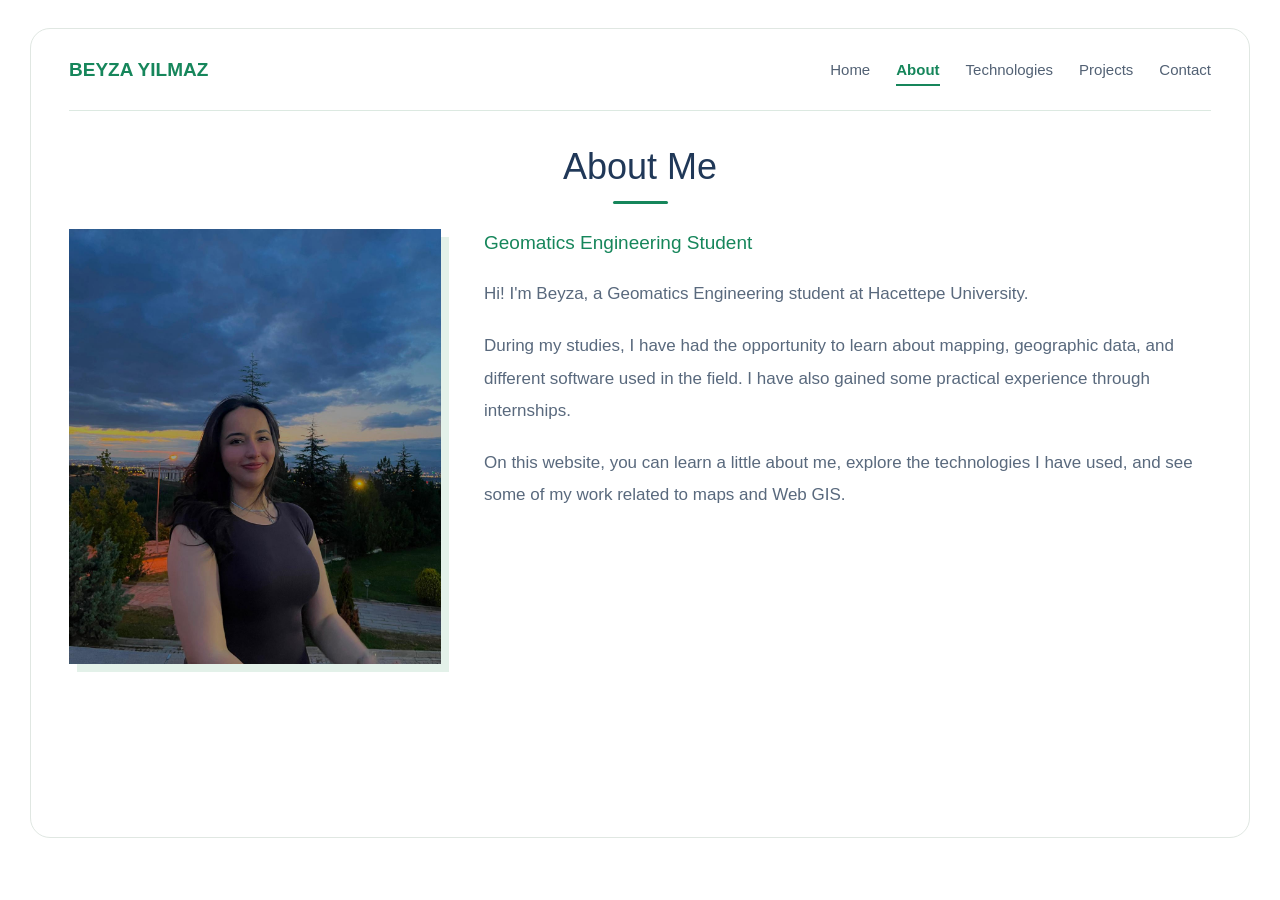
==== about.html @ f8bd45ee "Redesign and improve website" ====
<!DOCTYPE html>
<html lang="en">
<head>
    <meta charset="UTF-8">
    <meta name="viewport" content="width=device-width, initial-scale=1.0">
    <title>About Me | Beyza Yılmaz</title>

    <style>
        * {
            box-sizing: border-box;
        }

        body {
            margin: 0;
            padding: 0;
            background: #ffffff;
            font-family: Arial, Helvetica, sans-serif;
            color: #203858;
        }

        .page-frame {
            width: calc(100% - 60px);
            max-width: 1450px;
            min-height: 90vh;
            margin: 28px auto;
            padding: 0 38px 45px;
            border: 1px solid #e0e7e2;
            border-radius: 20px;
        }

        .top-nav {
            min-height: 82px;
            display: flex;
            justify-content: space-between;
            align-items: center;
            gap: 25px;
            border-bottom: 1px solid #dce9e1;
        }

        .brand {
            color: #16865b;
            font-size: 19px;
            font-weight: 600;
            text-decoration: none;
            white-space: nowrap;
        }

        .nav-links {
            display: flex;
            align-items: center;
            gap: 26px;
        }

        .nav-links a {
            position: relative;
            padding: 8px 0;
            color: #526174;
            font-size: 15px;
            text-decoration: none;
            white-space: nowrap;
        }

        .nav-links a::after {
            content: "";
            position: absolute;
            bottom: 0;
            left: 0;
            width: 0;
            height: 2px;
            background: #16865b;
            transition: width 0.25s ease;
        }

        .nav-links a:hover::after,
        .nav-links a.active::after {
            width: 100%;
        }

        .nav-links a.active {
            color: #16865b;
            font-weight: 600;
        }

        .about-heading {
            text-align: center;
            margin: 35px 0 25px;
        }

        .about-heading h1 {
            margin: 0 0 13px;
            color: #203858;
            font-size: 36px;
            font-weight: 500;
        }

        .heading-line {
            width: 55px;
            height: 3px;
            margin: 0 auto;
            border-radius: 5px;
            background: #16865b;
        }

        .about-content {
            display: grid;
            grid-template-columns: 380px minmax(0, 1fr);
            gap: 35px;
            align-items: start;
            width: 100%;
            margin: 0;
        }

        .photo-wrapper {
            width: 100%;
            padding: 0 8px 8px 0;
        }

        .about-photo {
            display: block;
            width: 100%;
            height: 435px;
            object-fit: cover;
            object-position: center;
            border-radius: 0;
            box-shadow: 8px 8px 0 #e3f1e9;
        }

        .about-text {
            padding-top: 3px;
        }

        .about-text h2 {
            margin: 0 0 12px;
            color: #203858;
            font-size: 29px;
            font-weight: 500;
        }

        .about-text h3 {
            margin: 0 0 24px;
            color: #16865b;
            font-size: 19px;
            font-weight: 500;
        }

        .about-text p {
            margin: 0 0 20px;
            color: #59697d;
            font-size: 17px;
            line-height: 1.9;
        }

        @media (max-width: 800px) {
            .page-frame {
                width: calc(100% - 20px);
                margin: 10px auto;
                padding: 0 18px 30px;
            }

            .top-nav {
                padding: 20px 0;
                align-items: flex-start;
                flex-direction: column;
                gap: 15px;
            }

            .nav-links {
                width: 100%;
                flex-wrap: wrap;
                gap: 17px;
            }

            .about-heading {
                margin: 30px 0 25px;
            }

            .about-heading h1 {
                font-size: 31px;
            }

            .about-content {
                grid-template-columns: 1fr;
                gap: 28px;
            }

            .photo-wrapper {
                max-width: 380px;
                margin: 0 auto;
            }

            .about-photo {
                height: 400px;
            }

            .about-text h2 {
                font-size: 26px;
            }
        }
    </style>
</head>

<body>
    <main class="page-frame">

        <nav class="top-nav">
            <a class="brand" href="index.html">BEYZA YILMAZ</a>

            <div class="nav-links">
                <a href="index.html">Home</a>
                <a href="about.html" class="active">About</a>
                <a href="technologies.html">Technologies</a>
                <a href="projects.html">Projects</a>
                <a href="contact.html">Contact</a>
            </div>
        </nav>

        <header class="about-heading">
            <h1>About Me</h1>
            <div class="heading-line"></div>
        </header>

        <section class="about-content">
            <div class="photo-wrapper">
                <img
                    class="about-photo"
                    src="images/profil.jpg"
                    alt="Beyza Yılmaz"
                >
            </div>

            <div class="about-text">
                <h3>Geomatics Engineering Student</h3>

                <p>
                    Hi! I'm Beyza, a Geomatics Engineering student at
                    Hacettepe University.
                </p>

                <p>
                    During my studies, I have had the opportunity to learn
                    about mapping, geographic data, and different software
                    used in the field. I have also gained some practical
                    experience through internships.
                </p>

                <p>
                    On this website, you can learn a little about me,
                    explore the technologies I have used, and see some of
                    my work related to maps and Web GIS.
                </p>
            </div>
        </section>

    </main>
</body>
</html>
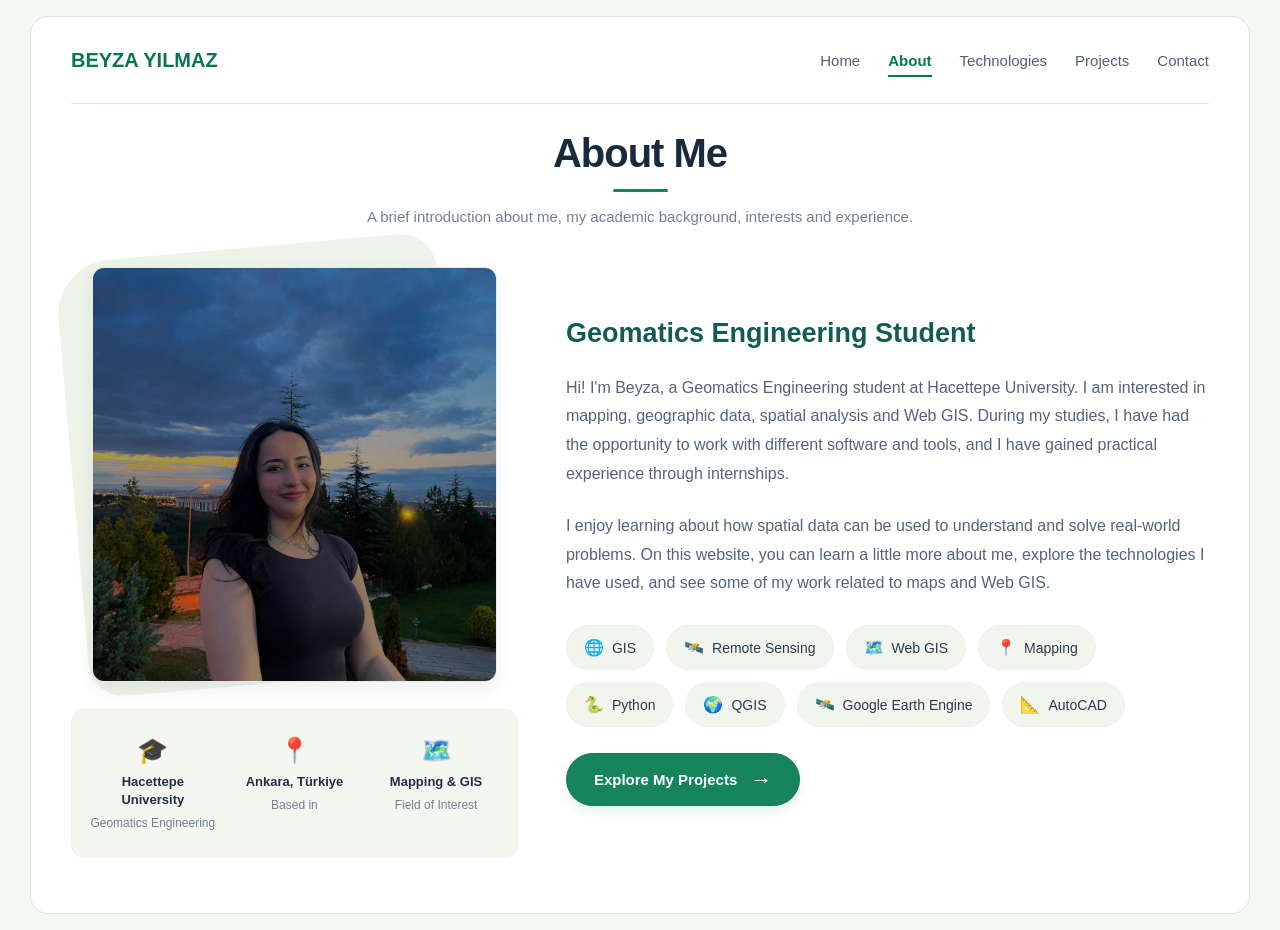
==== commit 95d5e48c: "Improve website" ====
--- a/about.html
+++ b/about.html
@@ -13,23 +13,25 @@
         body {
             margin: 0;
             padding: 0;
-            background: #ffffff;
+            background: #f4f7f2;
             font-family: Arial, Helvetica, sans-serif;
-            color: #203858;
+            color: #203044;
         }
 
         .page-frame {
+            position: relative;
             width: calc(100% - 60px);
-            max-width: 1450px;
+            max-width: 1510px;
             min-height: 90vh;
-            margin: 28px auto;
-            padding: 0 38px 45px;
-            border: 1px solid #e0e7e2;
-            border-radius: 20px;
+            margin: 16px auto;
+            padding: 0 40px 55px;
+            border: 1px solid #dce7dc;
+            border-radius: 18px;
+            background: #fff;
         }
 
         .top-nav {
-            min-height: 82px;
+            min-height: 87px;
             display: flex;
             justify-content: space-between;
             align-items: center;
@@ -38,9 +40,9 @@
         }
 
         .brand {
-            color: #16865b;
-            font-size: 19px;
-            font-weight: 600;
+            color: #087653;
+            font-size: 20px;
+            font-weight: 700;
             text-decoration: none;
             white-space: nowrap;
         }
@@ -48,7 +50,7 @@
         .nav-links {
             display: flex;
             align-items: center;
-            gap: 26px;
+            gap: 28px;
         }
 
         .nav-links a {
@@ -67,7 +69,7 @@
             left: 0;
             width: 0;
             height: 2px;
-            background: #16865b;
+            background: #087653;
             transition: width 0.25s ease;
         }
 
@@ -77,84 +79,251 @@
         }
 
         .nav-links a.active {
-            color: #16865b;
+            color: #087653;
             font-weight: 600;
         }
 
         .about-heading {
             text-align: center;
-            margin: 35px 0 25px;
+            margin: 27px 0 38px;
         }
 
         .about-heading h1 {
             margin: 0 0 13px;
-            color: #203858;
-            font-size: 36px;
-            font-weight: 500;
+            color: #182b3e;
+            font-size: 40px;
+            font-weight: 650;
+            letter-spacing: -1px;
         }
 
         .heading-line {
             width: 55px;
             height: 3px;
-            margin: 0 auto;
+            margin: 0 auto 13px;
             border-radius: 5px;
             background: #16865b;
         }
 
+        .heading-subtitle {
+            margin: 0;
+            color: #718092;
+            font-size: 15px;
+            line-height: 1.6;
+        }
+
         .about-content {
             display: grid;
-            grid-template-columns: 380px minmax(0, 1fr);
-            gap: 35px;
-            align-items: start;
+            grid-template-columns: minmax(300px, 0.82fr) minmax(0, 1.18fr);
+            gap: 48px;
+            align-items: center;
+            max-width: 1370px;
+            margin: 0 auto;
+        }
+
+        .left-column {
+            min-width: 0;
+        }
+
+        .photo-wrapper {
+            position: relative;
             width: 100%;
-            margin: 0;
-        }
-
-        .photo-wrapper {
-            width: 100%;
-            padding: 0 8px 8px 0;
+            max-width: 405px;
+            margin: 0 auto 27px;
+        }
+
+        .photo-wrapper::before {
+            content: "";
+            position: absolute;
+            z-index: 0;
+            top: -20px;
+            left: -20px;
+            width: 94%;
+            height: 105%;
+            border-radius: 55px 35px 55px 35px;
+            background: #edf3e9;
+            transform: rotate(-5deg);
         }
 
         .about-photo {
+            position: relative;
+            z-index: 1;
             display: block;
             width: 100%;
-            height: 435px;
+            height: 415px;
             object-fit: cover;
             object-position: center;
-            border-radius: 0;
-            box-shadow: 8px 8px 0 #e3f1e9;
+            border: 1px solid #e4ebe3;
+            border-radius: 12px;
+            box-shadow: 0 7px 18px rgba(34, 62, 49, 0.08);
+        }
+
+        .info-cards {
+            display: grid;
+            grid-template-columns: repeat(3, minmax(0, 1fr));
+            gap: 0;
+            overflow: hidden;
+            padding: 20px 10px;
+            border: 1px solid #edf2e9;
+            border-radius: 13px;
+            background: #f4f7f0;
+        }
+
+        .info-card {
+            min-width: 0;
+            padding: 5px 7px;
+            text-align: center;
+        }
+
+        .info-icon {
+            display: block;
+            margin-bottom: 8px;
+            color: #18805b;
+            font-size: 25px;
+            line-height: 1.2;
+        }
+
+        .info-card strong {
+            display: block;
+            margin-bottom: 5px;
+            color: #203044;
+            font-size: 13px;
+            line-height: 1.4;
+        }
+
+        .info-card span:last-child {
+            display: block;
+            color: #718092;
+            font-size: 12px;
+            line-height: 1.5;
         }
 
         .about-text {
-            padding-top: 3px;
+            min-width: 0;
+            padding: 0 0 4px;
         }
 
         .about-text h2 {
-            margin: 0 0 12px;
-            color: #203858;
-            font-size: 29px;
-            font-weight: 500;
-        }
-
-        .about-text h3 {
-            margin: 0 0 24px;
-            color: #16865b;
-            font-size: 19px;
-            font-weight: 500;
+            margin: 0 0 22px;
+            color: #125d50;
+            font-size: 27px;
+            font-weight: 600;
+            line-height: 1.35;
         }
 
         .about-text p {
-            margin: 0 0 20px;
-            color: #59697d;
-            font-size: 17px;
-            line-height: 1.9;
+            margin: 0 0 23px;
+            color: #53647a;
+            font-size: 16px;
+            line-height: 1.8;
+        }
+
+        .skill-tags {
+            display: flex;
+            flex-wrap: wrap;
+            gap: 12px;
+            margin: 27px 0 26px;
+        }
+
+        .skill-tag {
+            display: inline-flex;
+            align-items: center;
+            justify-content: center;
+            gap: 8px;
+            padding: 12px 17px;
+            border: 1px solid #edf2e9;
+            border-radius: 40px;
+            background: #f1f5ed;
+            color: #293c4c;
+            font-size: 14px;
+            white-space: nowrap;
+            transition:
+                transform 0.25s ease,
+                background 0.25s ease,
+                box-shadow 0.25s ease;
+        }
+
+        .skill-tag:hover {
+            transform: translateY(-3px);
+            background: #e6efe4;
+            box-shadow: 0 5px 14px rgba(30, 91, 65, 0.08);
+        }
+
+        .skill-icon {
+            display: inline-flex;
+            align-items: center;
+            justify-content: center;
+            color: #37785f;
+            font-size: 16px;
+            font-weight: 600;
+        }
+
+        .project-button {
+            display: inline-flex;
+            align-items: center;
+            justify-content: center;
+            gap: 13px;
+            min-height: 53px;
+            padding: 14px 27px;
+            border: 1px solid #167c58;
+            border-radius: 35px;
+            background: #16845d;
+            color: #fff;
+            font-size: 15px;
+            font-weight: 600;
+            text-decoration: none;
+            box-shadow: 0 5px 12px rgba(22, 132, 93, 0.12);
+            transition:
+                transform 0.25s ease,
+                background 0.25s ease,
+                box-shadow 0.25s ease;
+        }
+
+        .project-button:hover {
+            transform: translateY(-3px);
+            background: #106b4b;
+            box-shadow: 0 8px 18px rgba(22, 132, 93, 0.2);
+        }
+
+        .button-arrow {
+            font-size: 22px;
+            line-height: 1;
+        }
+
+        @media (max-width: 1050px) {
+            .page-frame {
+                width: calc(100% - 30px);
+                padding-right: 28px;
+                padding-left: 28px;
+            }
+
+            .about-content {
+                grid-template-columns: minmax(260px, 0.8fr) minmax(0, 1.2fr);
+                gap: 30px;
+            }
+
+            .about-photo {
+                height: 365px;
+            }
+
+            .about-text h2 {
+                font-size: 24px;
+            }
+
+            .about-text p {
+                font-size: 15px;
+            }
+
+            .skill-tag {
+                padding: 10px 13px;
+                font-size: 13px;
+            }
         }
 
         @media (max-width: 800px) {
             .page-frame {
                 width: calc(100% - 20px);
                 margin: 10px auto;
-                padding: 0 18px 30px;
+                padding: 0 18px 35px;
             }
 
             .top-nav {
@@ -167,33 +336,91 @@
             .nav-links {
                 width: 100%;
                 flex-wrap: wrap;
-                gap: 17px;
+                gap: 14px 20px;
+            }
+
+            .nav-links a {
+                font-size: 14px;
             }
 
             .about-heading {
-                margin: 30px 0 25px;
+                margin: 30px 0 32px;
             }
 
             .about-heading h1 {
-                font-size: 31px;
+                font-size: 34px;
             }
 
             .about-content {
                 grid-template-columns: 1fr;
-                gap: 28px;
+                gap: 32px;
+            }
+
+            .left-column {
+                width: 100%;
+                max-width: 460px;
+                margin: 0 auto;
             }
 
             .photo-wrapper {
-                max-width: 380px;
-                margin: 0 auto;
+                max-width: 390px;
             }
 
             .about-photo {
-                height: 400px;
+                height: auto;
+                aspect-ratio: 0.95;
+            }
+
+            .about-text {
+                padding: 0 2px;
             }
 
             .about-text h2 {
-                font-size: 26px;
+                font-size: 24px;
+            }
+
+            .about-text p {
+                font-size: 15px;
+                line-height: 1.8;
+            }
+        }
+
+        @media (max-width: 420px) {
+            .info-cards {
+                padding: 14px 5px;
+            }
+
+            .info-card {
+                padding: 0 4px;
+            }
+
+            .info-card strong {
+                font-size: 11px;
+            }
+
+            .info-card span:last-child {
+                font-size: 10px;
+            }
+
+            .skill-tags {
+                gap: 8px;
+            }
+
+            .skill-tag {
+                padding: 9px 12px;
+                font-size: 12px;
+            }
+
+            .project-button {
+                padding: 12px 20px;
+            }
+        }
+
+        @media (prefers-reduced-motion: reduce) {
+            *,
+            *::before,
+            *::after {
+                transition-duration: 0.01ms !important;
             }
         }
     </style>
@@ -217,40 +444,78 @@
         <header class="about-heading">
             <h1>About Me</h1>
             <div class="heading-line"></div>
+            <p class="heading-subtitle">
+                A brief introduction about me, my academic background, interests and experience.
+            </p>
         </header>
 
         <section class="about-content">
-            <div class="photo-wrapper">
-                <img
-                    class="about-photo"
-                    src="images/profil.jpg"
-                    alt="Beyza Yılmaz"
-                >
+
+            <div class="left-column">
+                <div class="photo-wrapper">
+                    <img
+                        class="about-photo"
+                        src="images/profil.jpg"
+                        alt="Beyza Yılmaz"
+                    >
+                </div>
+
+                <div class="info-cards">
+                    <div class="info-card">
+                        <span class="info-icon" aria-hidden="true">🎓</span>
+                        <strong>Hacettepe University</strong>
+                        <span>Geomatics Engineering</span>
+                    </div>
+
+                    <div class="info-card">
+                        <span class="info-icon" aria-hidden="true">📍</span>
+                        <strong>Ankara, Türkiye</strong>
+                        <span>Based in</span>
+                    </div>
+
+                    <div class="info-card">
+                        <span class="info-icon" aria-hidden="true">🗺️</span>
+                        <strong>Mapping &amp; GIS</strong>
+                        <span>Field of Interest</span>
+                    </div>
+                </div>
             </div>
 
             <div class="about-text">
-                <h3>Geomatics Engineering Student</h3>
+                <h2>Geomatics Engineering Student</h2>
 
                 <p>
-                    Hi! I'm Beyza, a Geomatics Engineering student at
-                    Hacettepe University.
+                    Hi! I'm Beyza, a Geomatics Engineering student at Hacettepe University.
+                    I am interested in mapping, geographic data, spatial analysis and Web GIS.
+                    During my studies, I have had the opportunity to work with different software
+                    and tools, and I have gained practical experience through internships.
                 </p>
 
                 <p>
-                    During my studies, I have had the opportunity to learn
-                    about mapping, geographic data, and different software
-                    used in the field. I have also gained some practical
-                    experience through internships.
+                    I enjoy learning about how spatial data can be used to understand and solve
+                    real-world problems. On this website, you can learn a little more about me,
+                    explore the technologies I have used, and see some of my work related to maps
+                    and Web GIS.
                 </p>
 
-                <p>
-                    On this website, you can learn a little about me,
-                    explore the technologies I have used, and see some of
-                    my work related to maps and Web GIS.
-                </p>
+                <div class="skill-tags">
+                    <span class="skill-tag"><span class="skill-icon">🌐</span> GIS</span>
+                    <span class="skill-tag"><span class="skill-icon">🛰️</span> Remote Sensing</span>
+                    <span class="skill-tag"><span class="skill-icon">🗺️</span> Web GIS</span>
+                    <span class="skill-tag"><span class="skill-icon">📍</span> Mapping</span>
+                    <span class="skill-tag"><span class="skill-icon">🐍</span> Python</span>
+                    <span class="skill-tag"><span class="skill-icon">🌍</span> QGIS</span>
+                    <span class="skill-tag"><span class="skill-icon">🛰️</span> Google Earth Engine</span>
+                    <span class="skill-tag"><span class="skill-icon">📐</span> AutoCAD</span>
+                </div>
+
+                <a class="project-button" href="projects.html">
+                    Explore My Projects
+                    <span class="button-arrow" aria-hidden="true">→</span>
+                </a>
             </div>
         </section>
 
     </main>
 </body>
-</html>+</html>
